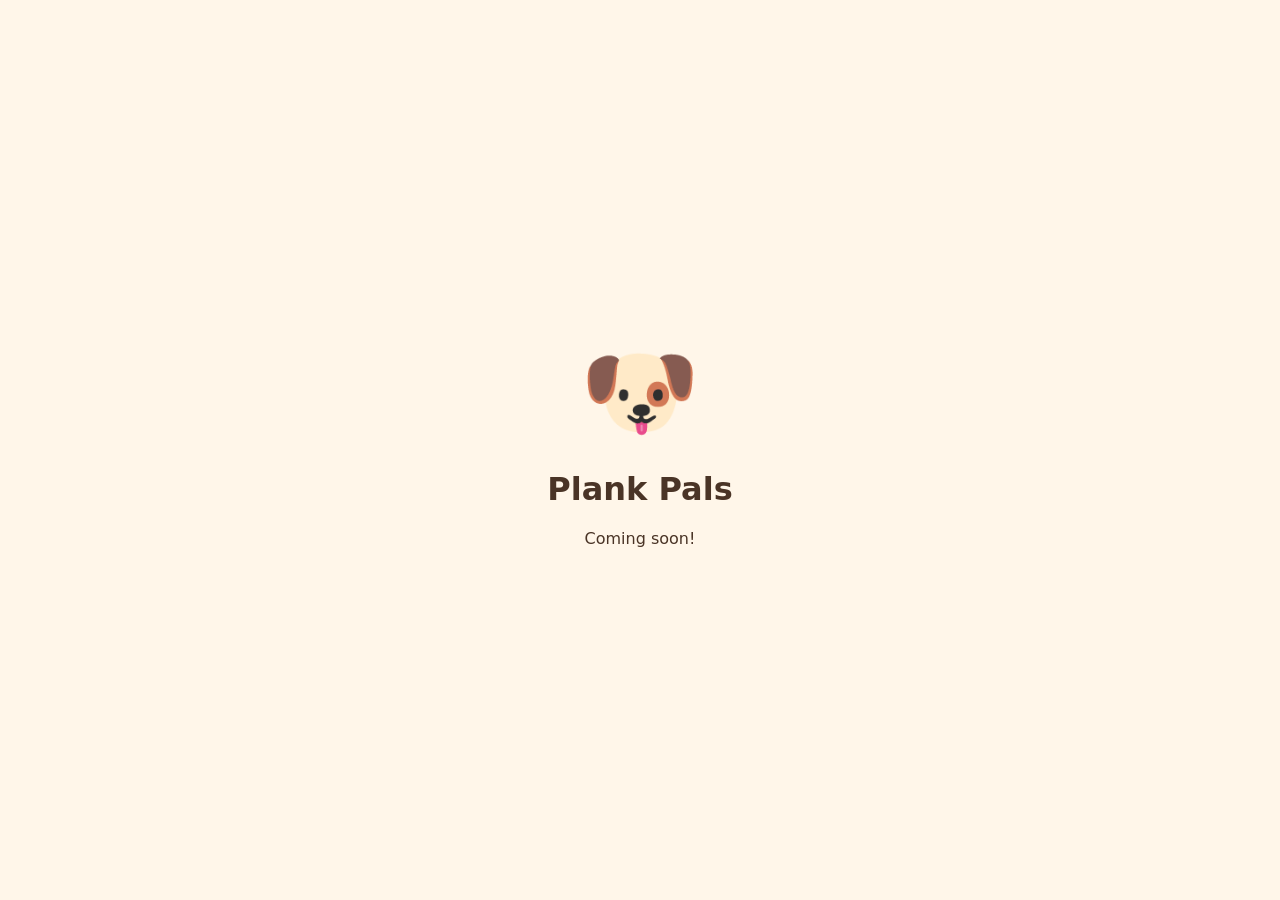
==== index.html @ 0abc4c68 "Initial scaffold: brief, placeholder page, README Co-Authored-By: Claude Opus 5.5 <noreply@anthropic" ====
<!doctype html>
<html lang="en"><head><meta charset="utf-8"><meta name="viewport" content="width=device-width,initial-scale=1">
<title>Plank Pals</title>
<style>body{font-family:system-ui,sans-serif;display:grid;place-items:center;min-height:100vh;margin:0;background:#FFF6E9;color:#4A3426;text-align:center}</style>
</head><body><div><div style="font-size:96px">🐶</div><h1>Plank Pals</h1><p>Coming soon!</p></div></body></html>
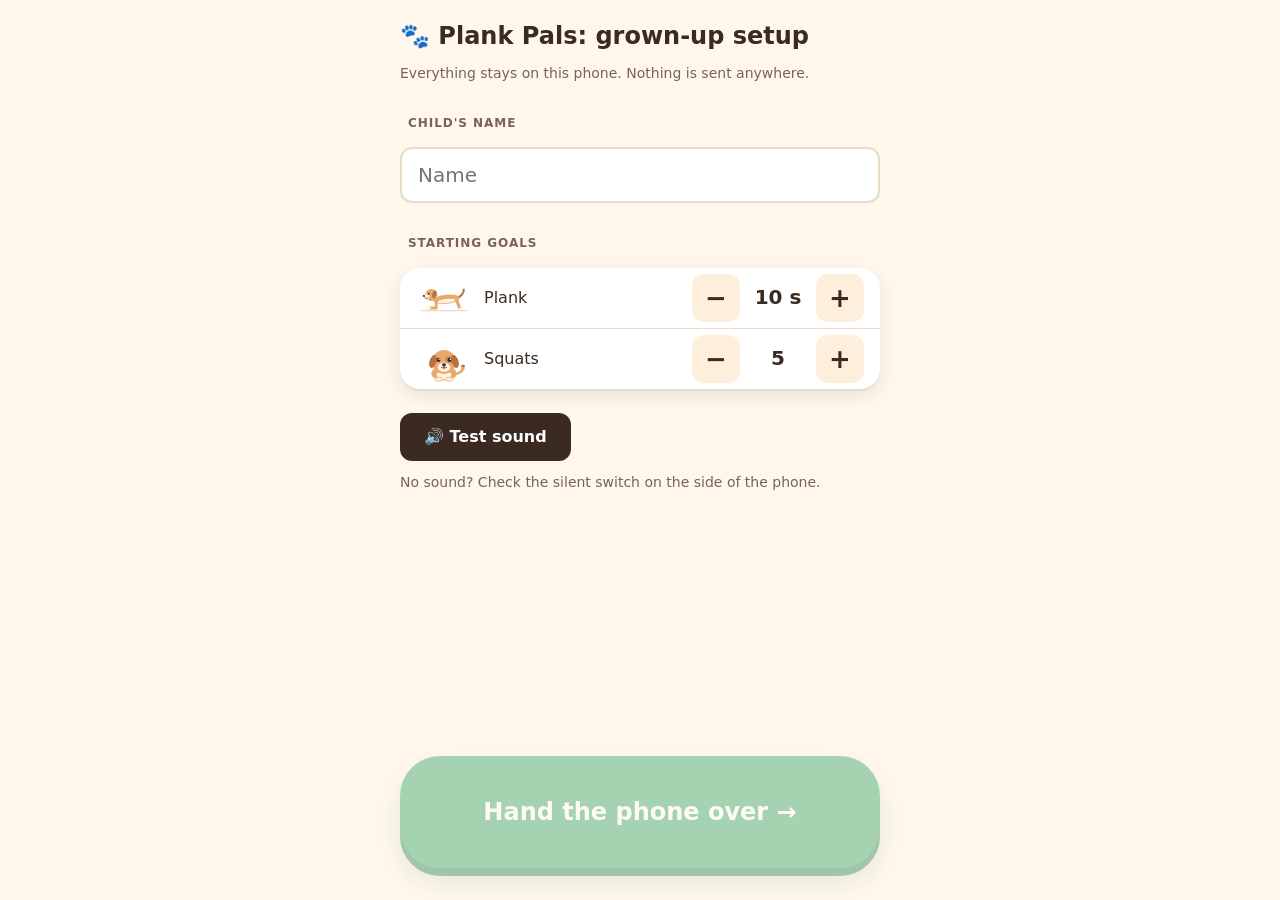
==== commit 695645ca: "Build Plank Pals v1.1.0: plank + squats PWA (M0–M20) - Pure logic (dates, stopwatch, cues, goals, st" ====
--- a/index.html
+++ b/index.html
@@ -1,5 +1,362 @@
 <!doctype html>
-<html lang="en"><head><meta charset="utf-8"><meta name="viewport" content="width=device-width,initial-scale=1">
-<title>Plank Pals</title>
-<style>body{font-family:system-ui,sans-serif;display:grid;place-items:center;min-height:100vh;margin:0;background:#FFF6E9;color:#4A3426;text-align:center}</style>
-</head><body><div><div style="font-size:96px">🐶</div><h1>Plank Pals</h1><p>Coming soon!</p></div></body></html>
+<html lang="en">
+<head>
+  <meta charset="utf-8">
+  <meta name="viewport" content="width=device-width, initial-scale=1, viewport-fit=cover, user-scalable=no">
+  <meta name="color-scheme" content="light">
+  <meta name="theme-color" content="#FFF7EC">
+  <meta name="apple-mobile-web-app-capable" content="yes">
+  <meta name="mobile-web-app-capable" content="yes">
+  <meta name="apple-mobile-web-app-status-bar-style" content="default">
+  <meta name="apple-mobile-web-app-title" content="Plank Pals">
+  <meta name="format-detection" content="telephone=no">
+  <title>Plank Pals</title>
+  <link rel="manifest" href="manifest.webmanifest">
+  <link rel="apple-touch-icon" href="icons/apple-touch-icon.png">
+  <link rel="icon" type="image/png" href="icons/icon-192.png">
+  <link rel="stylesheet" href="css/app.css">
+  <script type="module" src="js/main.js"></script>
+</head>
+<body>
+  <div id="splash"><span>🐾</span></div>
+
+  <!-- ============ SETUP (grown-up, first launch) ============ -->
+  <section id="screen-setup" class="screen screen--scroll parent-style" hidden>
+    <div class="setup">
+      <h1>🐾 Plank Pals: grown-up setup</h1>
+      <p class="hint">Everything stays on this phone. Nothing is sent anywhere.</p>
+      <label class="pc-label" for="setup-name">Child's name</label>
+      <input id="setup-name" class="text-input" maxlength="20" placeholder="Name" autocomplete="off" autocapitalize="words" spellcheck="false">
+      <span class="pc-label">Starting goals</span>
+      <div class="pc-group">
+        <div class="pc-row"><span class="row-pic" data-pic="plank"></span><span class="grow">Plank</span>
+          <div class="stepper" id="setup-plank"><button type="button" data-step="-1" aria-label="Less">−</button><output></output><button type="button" data-step="1" aria-label="More">+</button></div></div>
+        <div class="pc-row"><span class="row-pic" data-pic="squat"></span><span class="grow">Squats</span>
+          <div class="stepper" id="setup-squat"><button type="button" data-step="-1" aria-label="Less">−</button><output></output><button type="button" data-step="1" aria-label="More">+</button></div></div>
+      </div>
+      <div class="sound-row">
+        <button type="button" class="btn btn-parent" id="setup-test">🔊 Test sound</button>
+        <span class="hint">No sound? Check the silent switch on the side of the phone.</span>
+      </div>
+      <div class="spacer"></div>
+      <button type="button" class="btn btn-big" id="setup-go" disabled><span class="btn-text" id="setup-go-text">Hand the phone over →</span></button>
+    </div>
+  </section>
+
+  <!-- ============ MEET PUP ============ -->
+  <section id="screen-meet" class="screen" hidden>
+    <div class="meet-basket" id="meet-basket-phase">
+      <div class="meet-top"><div class="bubble bubble-free" id="meet-bubble" hidden></div></div>
+      <div class="basket-stage is-wiggling" id="meet-basket" role="button" aria-label="Open the basket">
+        <svg class="basket basket-back" viewBox="0 0 200 160" overflow="visible">
+          <path d="M50 66 Q100 -12 150 66" fill="none" stroke="#8A5A2B" stroke-width="8" stroke-linecap="round"/>
+          <ellipse cx="100" cy="70" rx="76" ry="12" fill="#6E4623"/>
+        </svg>
+        <div class="basket-pup pup-wrap" id="meet-basket-pup" style="--pup-size:180px"></div>
+        <svg class="basket basket-front" viewBox="0 0 200 160" overflow="visible">
+          <path d="M28 72 L172 72 L154 150 Q100 160 46 150 Z" fill="#C98B4E" stroke="#8A5A2B" stroke-width="4" stroke-linejoin="round"/>
+          <path d="M36 96 H164 M42 120 H158" stroke="#A86F38" stroke-width="5" stroke-linecap="round"/>
+          <path d="M60 76 V148 M85 76 V152 M115 76 V152 M140 76 V148" stroke="#A86F38" stroke-width="3" opacity=".6"/>
+          <rect x="20" y="62" width="160" height="16" rx="8" fill="#B8733F"/>
+          <g class="basket-blanket">
+            <path d="M30 66 Q58 30 100 46 Q142 28 170 66 Z" fill="#FF9AA2"/>
+            <circle cx="70" cy="52" r="4" fill="#fff"/><circle cx="100" cy="44" r="4" fill="#fff"/>
+            <circle cx="132" cy="50" r="4" fill="#fff"/><circle cx="116" cy="60" r="4" fill="#fff"/>
+            <circle cx="84" cy="61" r="4" fill="#fff"/>
+          </g>
+        </svg>
+      </div>
+    </div>
+    <div class="meet-names" id="meet-names-phase" hidden>
+      <div class="pup-wrap" id="meet-pup" data-bubble style="--pup-size:170px; margin-top:28px"></div>
+      <div class="name-grid" id="meet-grid"></div>
+      <button type="button" class="btn btn-big" id="meet-ok" aria-label="Yes">✅</button>
+      <button type="button" class="link-btn" id="meet-type">✏️ Grown-up: type a name</button>
+      <div class="meet-type" id="meet-type-row" hidden>
+        <input class="text-input" id="meet-type-input" maxlength="12" placeholder="Pet name" autocomplete="off" spellcheck="false">
+        <button type="button" class="btn btn-parent" id="meet-type-ok">OK</button>
+      </div>
+    </div>
+  </section>
+
+  <!-- ============ HOME ============ -->
+  <section id="screen-home" class="screen" hidden>
+    <div class="topbar home-top">
+      <div class="paws" id="home-paws"></div>
+      <button type="button" class="btn btn-lock" id="home-lock" aria-label="Grown-ups">🔒</button>
+    </div>
+    <div class="home-pup-area">
+      <div class="pup-wrap" id="home-pup" data-bubble style="--pup-size:200px" role="button" aria-label="Pup"></div>
+      <div class="bowl-wrap home-bowl"><div class="bowl" id="home-bowl"><div class="bowl-fill"></div></div><span class="bowl-bone">🦴</span></div>
+    </div>
+    <div class="pet-name" id="home-petname"></div>
+    <div class="spacer"></div>
+    <div class="ex-row">
+      <button type="button" class="btn btn-ex btn-ex--plank" id="home-plank">
+        <span class="ex-badge"></span>
+        <span class="ex-pic pup-wrap fixed-size" style="--pup-size:130px"></span>
+        Plank <span class="ex-goal" id="home-plank-goal"></span>
+      </button>
+      <button type="button" class="btn btn-ex btn-ex--squat" id="home-squat">
+        <span class="ex-badge"></span>
+        <span class="ex-pic pup-wrap fixed-size" style="--pup-size:96px"></span>
+        Squats <span class="ex-goal" id="home-squat-goal"></span>
+      </button>
+    </div>
+    <div class="tile-row">
+      <button type="button" class="btn btn-tile" id="home-book"><span class="emoji">📖</span>Stickers</button>
+      <button type="button" class="btn btn-tile" id="home-progress"><span class="emoji">🏆</span>Progress</button>
+    </div>
+  </section>
+
+  <!-- ============ PLANK ============ -->
+  <section id="screen-plank" class="screen ex" hidden>
+    <div class="topbar">
+      <button type="button" class="btn btn-icon" data-own-tap data-act="home" aria-label="Home">🏠</button>
+      <button type="button" class="btn btn-icon" data-own-tap data-act="tip" aria-label="How to">❓</button>
+    </div>
+    <div class="phase" data-phase="countdown">
+      <div class="tip-card" data-tip hidden><div class="emoji"></div><div class="text"></div><div class="tip-dots"></div><div class="side"></div></div>
+      <div class="get-ready" data-getready>Get ready!</div>
+      <div class="countdown" data-countdown></div>
+      <div class="pup-wrap" data-pup-cd data-bubble style="--pup-size:170px"></div>
+    </div>
+    <div class="phase" data-phase="running" hidden>
+      <div class="ring-wrap" style="--size:300px; --stroke:22">
+        <svg class="ring" viewBox="0 0 300 300" aria-hidden="true">
+          <circle class="ring-track" cx="150" cy="150" r="138"/>
+          <circle class="ring-fill" cx="150" cy="150" r="138"/>
+          <circle class="ring-sparkle" cx="150" cy="150" r="148"/>
+        </svg>
+        <span class="ring-bone">🦴</span>
+        <span class="record-cup">🏆</span>
+        <div class="ring-center"><div class="timer" data-timer>0</div></div>
+      </div>
+      <div class="pup-wrap plank-run-pup" data-pup-run data-bubble style="--pup-size:230px; margin-top:28px"></div>
+      <div class="spacer"></div>
+      <div class="stop-hint">✋</div>
+    </div>
+    <div class="phase" data-phase="ready" hidden>
+      <div class="spacer"></div>
+      <div class="pup-wrap" data-pup-ready data-bubble style="--pup-size:200px"></div>
+      <div class="spacer"></div>
+      <button type="button" class="btn btn-big ready-go ex-plank" data-own-tap data-act="go" aria-label="Go">🐾</button>
+    </div>
+    <div class="phase" data-phase="falseStart" hidden>
+      <div class="spacer"></div>
+      <div class="pup-wrap" data-pup-false data-bubble style="--pup-size:180px"></div>
+      <div class="spacer"></div>
+      <div class="early-row">
+        <button type="button" class="btn btn-big btn-big--soft" data-own-tap data-act="retry" aria-label="Try again">🔁</button>
+        <button type="button" class="btn btn-big" data-own-tap data-act="count" aria-label="Count it">✅</button>
+      </div>
+    </div>
+  </section>
+
+  <!-- ============ SQUATS ============ -->
+  <section id="screen-squats" class="screen ex" hidden>
+    <div class="topbar">
+      <button type="button" class="btn btn-icon" data-own-tap data-act="home" aria-label="Home">🏠</button>
+      <button type="button" class="btn btn-icon" data-own-tap data-act="tip" aria-label="How to">❓</button>
+      <button type="button" class="btn btn-icon" data-own-tap data-act="redo" aria-label="Redo" hidden>🔁</button>
+    </div>
+    <div class="phase" data-phase="countdown">
+      <div class="tip-card" data-tip hidden><div class="emoji"></div><div class="text"></div><div class="tip-dots"></div><div class="side"></div></div>
+      <div class="get-ready" data-getready>Get ready!</div>
+      <div class="countdown" data-countdown></div>
+      <div class="pup-wrap" data-pup-cd data-bubble style="--pup-size:170px"></div>
+    </div>
+    <div class="phase" data-phase="running" hidden>
+      <div class="ring-wrap" style="--size:220px; --stroke:20">
+        <svg class="ring" viewBox="0 0 220 220" aria-hidden="true">
+          <circle class="ring-track" cx="110" cy="110" r="100"/>
+          <circle class="ring-fill" cx="110" cy="110" r="100"/>
+          <circle class="ring-sparkle" cx="110" cy="110" r="110"/>
+        </svg>
+        <span class="ring-bone">🦴</span>
+        <span class="record-cup">🏆</span>
+        <div class="ring-center"><div class="count" data-count>0</div></div>
+      </div>
+      <div class="spacer"></div>
+      <div class="pup-wrap squat-pup" data-pup-run style="--pup-size:340px"></div>
+      <div class="floor-shadow" data-shadow></div>
+      <div class="spacer"></div>
+    </div>
+    <div class="phase" data-phase="ready" hidden>
+      <div class="spacer"></div>
+      <div class="pup-wrap" data-pup-ready data-bubble style="--pup-size:200px"></div>
+      <div class="spacer"></div>
+      <button type="button" class="btn btn-big ready-go ex-squat" data-own-tap data-act="go" aria-label="Go">🐾</button>
+    </div>
+    <div class="phase" data-phase="countCheck" hidden>
+      <div class="pup-wrap" data-pup-check data-bubble style="--pup-size:170px; margin-top:80px"></div>
+      <div class="count-check-row">
+        <button type="button" class="btn btn-icon btn-icon--xl" data-own-tap data-act="minus" aria-label="One less">−</button>
+        <div class="count" data-check-count>0</div>
+        <button type="button" class="btn btn-icon btn-icon--xl" data-own-tap data-act="plus" aria-label="One more">+</button>
+      </div>
+      <div class="spacer"></div>
+      <button type="button" class="btn btn-big" data-own-tap data-act="ok" aria-label="Yes">✅</button>
+    </div>
+  </section>
+
+  <!-- ============ CELEBRATE ============ -->
+  <section id="screen-celebrate" class="screen" hidden>
+    <div class="cel-result" id="cel-result"></div>
+    <div class="pup-wrap cel-pup" id="cel-pup" data-bubble style="--pup-size:170px"></div>
+    <div class="bowl-wrap cel-bowl" id="cel-bowl-wrap"><div class="bowl bowl--big" id="cel-bowl"><div class="bowl-fill"></div></div><span class="bowl-bone">🦴</span></div>
+    <div class="cel-reward" id="cel-reward"></div>
+    <div class="cel-note" id="cel-note"></div>
+    <div class="spacer"></div>
+    <div class="cel-actions" id="cel-actions"></div>
+  </section>
+
+  <!-- ============ STICKER BOOK ============ -->
+  <section id="screen-stickers" class="screen" hidden>
+    <div class="topbar">
+      <button type="button" class="btn btn-icon" id="book-home" aria-label="Home">🏠</button>
+      <div class="page-chip"><span class="e" id="book-page-emoji"></span><span class="page-dots" id="book-dots"></span></div>
+      <div class="book-chips" id="book-chips"></div>
+    </div>
+    <div id="book-page"></div>
+    <div class="spacer"></div>
+    <div class="book-nav">
+      <button type="button" class="btn btn-icon" id="book-prev" aria-label="Back">◀</button>
+      <span class="count-label" id="book-count"></span>
+      <button type="button" class="btn btn-icon" id="book-next" aria-label="Next">▶</button>
+    </div>
+    <div class="prize-strip" id="book-prize" hidden></div>
+  </section>
+
+  <!-- ============ PROGRESS ============ -->
+  <section id="screen-progress" class="screen screen--scroll" hidden>
+    <div class="topbar">
+      <button type="button" class="btn btn-icon" id="prog-home" aria-label="Home">🏠</button>
+      <span style="font-size:40px">🏆</span>
+      <span style="width:64px"></span>
+    </div>
+    <div class="card-box path-card" id="prog-path"></div>
+    <div class="card-box" id="prog-cal"></div>
+    <div class="trophies" id="prog-trophies"></div>
+    <div style="height:24px"></div>
+  </section>
+
+  <!-- ============ PARENT CORNER ============ -->
+  <section id="screen-parent" class="screen screen--scroll parent-style" hidden>
+    <div class="topbar">
+      <button type="button" class="btn btn-icon" id="pc-home" aria-label="Home">🏠</button>
+      <span class="pc-title">Parent Corner</span>
+    </div>
+    <div id="pc-body"></div>
+  </section>
+
+  <div id="gate" class="overlay" hidden></div>
+  <div id="banner" class="banner" role="status" hidden></div>
+
+  <template id="pup-tpl">
+<svg class="pup" data-stage="1" data-mood="idle" viewBox="0 0 200 200" overflow="visible"
+     xmlns="http://www.w3.org/2000/svg" role="img" aria-label="Pup">
+  <g class="pup-root">
+    <path class="acc acc-cape" d="M62 124 Q34 170 44 196 L156 196 Q166 170 138 124 Z"
+          fill="#E5484D" stroke="#FFC83D" stroke-width="4" stroke-linejoin="round"/>
+    <g class="pup-body">
+      <g class="pup-tail">
+        <path d="M140 156 Q176 146 172 112" fill="none" stroke="#E8A96B" stroke-width="13" stroke-linecap="round"/>
+        <circle cx="172" cy="112" r="7" fill="#B8733F"/>
+      </g>
+      <ellipse cx="100" cy="152" rx="48" ry="38" fill="#E8A96B"/>
+      <ellipse cx="100" cy="160" rx="28" ry="24" fill="#FFF3E0"/>
+    </g>
+    <g class="pup-paws">
+      <ellipse cx="78" cy="184" rx="15" ry="9" fill="#FFF3E0" stroke="#E8A96B" stroke-width="3"/>
+      <g class="pup-paw-r">
+        <ellipse cx="122" cy="184" rx="15" ry="9" fill="#FFF3E0" stroke="#E8A96B" stroke-width="3"/>
+      </g>
+      <g class="acc acc-sneakers">
+        <ellipse cx="78" cy="183" rx="17" ry="10" fill="#5EC8F2"/>
+        <rect x="61" y="187" width="34" height="6" rx="3" fill="#fff"/>
+        <path d="M71 180 H85" stroke="#fff" stroke-width="2.5" stroke-linecap="round"/>
+        <ellipse cx="122" cy="183" rx="17" ry="10" fill="#5EC8F2"/>
+        <rect x="105" y="187" width="34" height="6" rx="3" fill="#fff"/>
+        <path d="M115 180 H129" stroke="#fff" stroke-width="2.5" stroke-linecap="round"/>
+      </g>
+    </g>
+    <g class="pup-head">
+      <circle cx="100" cy="88" r="50" fill="#E8A96B"/>
+      <ellipse cx="121" cy="78" rx="15" ry="14" fill="#D08A50"/>
+      <g class="pup-eyes-size">
+        <g class="pup-eyes">
+          <circle cx="80"  cy="80" r="7.5" fill="#3B2A20"/>
+          <circle cx="120" cy="80" r="7.5" fill="#3B2A20"/>
+          <circle cx="82.5"  cy="77.5" r="2.6" fill="#fff"/>
+          <circle cx="122.5" cy="77.5" r="2.6" fill="#fff"/>
+        </g>
+      </g>
+      <g class="pup-eyes-happy" fill="none" stroke="#3B2A20" stroke-width="4.5" stroke-linecap="round">
+        <path d="M72 83 Q80 73 88 83"/><path d="M112 83 Q120 73 128 83"/>
+      </g>
+      <g class="pup-eyes-sleepy" fill="none" stroke="#3B2A20" stroke-width="4" stroke-linecap="round">
+        <path d="M72 80 Q80 87 88 80"/><path d="M112 80 Q120 87 128 80"/>
+      </g>
+      <ellipse cx="100" cy="110" rx="26" ry="19" fill="#FFF3E0"/>
+      <circle cx="70"  cy="104" r="7" fill="#FF9AA2" opacity=".55"/>
+      <circle cx="130" cy="104" r="7" fill="#FF9AA2" opacity=".55"/>
+      <path class="pup-tongue" d="M94 112 Q100 125 106 112 Z" fill="#FF7A8A"/>
+      <ellipse cx="100" cy="100" rx="8.5" ry="6" fill="#3B2A20"/>
+      <circle cx="97" cy="98" r="2" fill="#fff" opacity=".7"/>
+      <path d="M100 106 V110 M100 110 Q94 116 89 111 M100 110 Q106 116 111 111"
+            fill="none" stroke="#3B2A20" stroke-width="3" stroke-linecap="round"/>
+      <g class="acc acc-headband">
+        <path d="M56 66 Q100 30 144 66" fill="none" stroke="#5EC8F2" stroke-width="11" stroke-linecap="round"/>
+        <path d="M60 64 Q100 33 140 64" fill="none" stroke="#fff" stroke-width="3" stroke-linecap="round" opacity=".9"/>
+      </g>
+      <ellipse cx="54"  cy="86" rx="14" ry="28" fill="#B8733F" transform="rotate(18 54 86)"/>
+      <ellipse cx="146" cy="86" rx="14" ry="28" fill="#B8733F" transform="rotate(-18 146 86)"/>
+    </g>
+    <g class="pup-neck">
+      <g class="acc acc-bandana">
+        <path d="M64 130 Q100 142 136 130 L100 170 Z" fill="#E5484D" stroke-linejoin="round"/>
+        <circle cx="86" cy="140" r="3" fill="#fff"/><circle cx="112" cy="141" r="3" fill="#fff"/>
+        <circle cx="100" cy="156" r="3" fill="#fff"/>
+      </g>
+      <g class="acc acc-collar">
+        <rect x="64" y="128" width="72" height="10" rx="5" fill="#2FA3D1"/>
+        <polygon class="acc-tag" fill="#FFC83D" stroke="#E0A200" stroke-width="1.5" stroke-linejoin="round"
+          points="100,139 102.2,144.4 108,144.6 103.5,148.3 104.9,154 100,150.8 95.1,154 96.5,148.3 92,144.6 97.8,144.4"/>
+      </g>
+      <g class="acc acc-medal">
+        <path d="M84 132 L96 132 L104 156 L94 156 Z" fill="#5EC8F2"/>
+        <path d="M116 132 L104 132 L96 156 L106 156 Z" fill="#2FA3D1"/>
+        <circle cx="100" cy="165" r="13" fill="#FFC83D" stroke="#E0A200" stroke-width="3"/>
+        <polygon fill="#fff" points="100,158 101.8,162.6 106.7,162.8 102.9,165.9 104.1,170.7 100,168 95.9,170.7 97.1,165.9 93.3,162.8 98.2,162.6"/>
+      </g>
+    </g>
+  </g>
+</svg>
+  </template>
+
+  <template id="pup-plank-tpl">
+<svg class="pup pup-plank" data-stage="1" data-mood="plank" viewBox="0 0 160 100" overflow="visible"
+     xmlns="http://www.w3.org/2000/svg" role="img" aria-label="Pup doing a plank">
+  <g class="pp-root">
+    <g class="pp-tail"><path d="M126 50 Q146 38 146 22" fill="none" stroke="#B8733F" stroke-width="7" stroke-linecap="round"/></g>
+    <path d="M122 56 L132 84" stroke="#E8A96B" stroke-width="11" stroke-linecap="round"/>
+    <ellipse cx="136" cy="87" rx="9" ry="4.5" fill="#FFF3E0"/>
+    <ellipse cx="88" cy="54" rx="44" ry="15" fill="#E8A96B" transform="rotate(-6 88 54)"/>
+    <ellipse cx="88" cy="60" rx="30" ry="7"  fill="#FFF3E0" transform="rotate(-6 88 60)"/>
+    <path d="M54 60 L54 80 M54 83 L32 83" stroke="#E8A96B" stroke-width="10" stroke-linecap="round" fill="none"/>
+    <ellipse cx="28" cy="84" rx="8" ry="4.5" fill="#FFF3E0"/>
+    <circle cx="38" cy="40" r="20" fill="#E8A96B"/>
+    <ellipse cx="22" cy="46" rx="11" ry="8" fill="#FFF3E0"/>
+    <ellipse cx="13" cy="43" rx="4" ry="3" fill="#3B2A20"/>
+    <circle cx="30" cy="36" r="3.4" fill="#3B2A20"/><circle cx="31.2" cy="34.8" r="1.1" fill="#fff"/>
+    <circle cx="33" cy="48" r="4" fill="#FF9AA2" opacity=".55"/>
+    <path d="M16 50 Q21 53 26 50" fill="none" stroke="#3B2A20" stroke-width="2" stroke-linecap="round"/>
+    <ellipse cx="48" cy="38" rx="7" ry="13" fill="#B8733F" transform="rotate(15 48 38)"/>
+  </g>
+  <path d="M4 92 H156" stroke="#EADBC8" stroke-width="4" stroke-linecap="round"/>
+</svg>
+  </template>
+  <noscript>This app needs JavaScript.</noscript>
+</body>
+</html>
--- a/css/app.css
+++ b/css/app.css
@@ -0,0 +1,763 @@
+/* Plank Pals — styles. Tokens and components from docs/01-design.md. Light mode only. */
+:root {
+  color-scheme: light;
+
+  /* ---------- Surfaces & text ---------- */
+  --bg:            #FFF7EC;
+  --bg-sunny:      #FFF0B3;
+  --surface:       #FFFFFF;
+  --surface-2:     #FDEFDC;
+  --line:          #EADBC8;
+  --ink:           #3B2A20;
+  --ink-soft:      #7A6353;
+  --ink-faint:     #B3A091;
+  --night:         #2A211C;
+
+  /* ---------- Exercise colours ---------- */
+  --plank:         #1F9D5B;
+  --plank-dark:    #177A46;
+  --plank-light:   #D4F5C9;
+  --squat:         #8A4FC7;
+  --squat-dark:    #6B3799;
+  --squat-light:   #E8D9FF;
+  --go:            #1F9D5B;
+  --go-dark:       #177A46;
+
+  /* ---------- Exercise screen background states ---------- */
+  --ex-bg-run:     #DDF2FC;
+  --ex-bg-goal:    #D4F5C9;
+  --ex-bg-record:  #FFE9A8;
+
+  /* ---------- Accents ---------- */
+  --sun:           #FFC83D;
+  --sun-dark:      #E0A200;
+  --sky:           #5EC8F2;
+  --sky-dark:      #2FA3D1;
+  --pink:          #FF9AA2;
+  --empty:         #E6DFD6;
+  --empty-line:    #CFC5B8;
+
+  /* ---------- Pup ---------- */
+  --pup-fur:       #E8A96B;
+  --pup-fur-dark:  #B8733F;
+  --pup-spot:      #D08A50;
+  --pup-cream:     #FFF3E0;
+  --pup-ink:       #3B2A20;
+  --pup-cheek:     #FF9AA2;
+  --pup-tongue:    #FF7A8A;
+
+  /* ---------- Sticker page backgrounds ---------- */
+  --st-garden:  #D4F5C9;
+  --st-ocean:   #CDEFFF;
+  --st-yummy:   #FFD6DA;
+  --st-sky:     #2B3A67;
+  --st-jungle:  #FFE0C2;
+  --st-sparkle: #E8D9FF;
+
+  /* ---------- Typography ---------- */
+  --font: ui-rounded, "SF Pro Rounded", "Arial Rounded MT Bold", "Nunito", system-ui, -apple-system, "Segoe UI", sans-serif;
+  --fs-12: 12px;  --fs-14: 14px;  --fs-16: 16px;
+  --fs-20: 20px;
+  --fs-24: 24px;
+  --fs-32: 32px;
+  --fs-44: 44px;
+  --fs-64: 64px;
+  --fs-timer: 128px;
+  --fs-count: 160px;
+  --fs-countdown: 200px;
+  --fw-regular: 500; --fw-bold: 700; --fw-heavy: 800;
+  --lh-body: 1.35;
+
+  /* ---------- Spacing ---------- */
+  --sp-1: 4px; --sp-2: 8px; --sp-3: 12px; --sp-4: 16px; --sp-5: 24px; --sp-6: 32px; --sp-7: 48px; --sp-8: 64px;
+
+  /* ---------- Sizes ---------- */
+  --tap-min: 64px;
+  --tap-parent: 44px;
+  --content-w: 343px;
+
+  /* ---------- Radii ---------- */
+  --r-sm: 12px; --r-md: 20px; --r-lg: 28px; --r-xl: 40px; --r-pill: 999px;
+
+  /* ---------- Shadows ---------- */
+  --sh-card:    0 2px 0 rgba(59,42,32,.06), 0 6px 16px rgba(59,42,32,.10);
+  --sh-float:   0 10px 30px rgba(59,42,32,.18);
+  --sh-sticker: 0 2px 0 rgba(59,42,32,.10), 0 6px 12px rgba(59,42,32,.22);
+  --sh-plank:   0 8px 0 #177A46, 0 14px 24px rgba(23,122,70,.28);
+  --sh-squat:   0 8px 0 #6B3799, 0 14px 24px rgba(107,55,153,.28);
+  --sh-go:      0 8px 0 #177A46, 0 14px 24px rgba(23,122,70,.28);
+
+  /* ---------- Motion ---------- */
+  --dur-press: 120ms; --dur-fast: 180ms; --dur-base: 280ms; --dur-slow: 450ms; --dur-hero: 700ms;
+  --ease-out:    cubic-bezier(.2, .8, .2, 1);
+  --ease-in-out: cubic-bezier(.45, 0, .55, 1);
+  --ease-bounce: cubic-bezier(.34, 1.56, .64, 1);
+  --beat: 2.5s;
+
+  /* ---------- Safe areas ---------- */
+  --safe-top:    env(safe-area-inset-top, 0px);
+  --safe-bottom: env(safe-area-inset-bottom, 0px);
+  --safe-left:   env(safe-area-inset-left, 0px);
+  --safe-right:  env(safe-area-inset-right, 0px);
+}
+
+/* ================= Base & shell ================= */
+[hidden] { display: none !important; }
+*, *::before, *::after { box-sizing: border-box; }
+html, body { height: 100%; margin: 0; }
+body {
+  background: var(--bg); color: var(--ink);
+  font-family: var(--font); font-weight: var(--fw-regular); line-height: var(--lh-body);
+  -webkit-text-size-adjust: 100%;
+  -webkit-tap-highlight-color: transparent;
+  -webkit-user-select: none; user-select: none; -webkit-touch-callout: none;
+  overscroll-behavior: none; touch-action: manipulation;
+}
+input, textarea, select { -webkit-user-select: text; user-select: text; font-size: 16px; font-family: inherit; }
+button { font-family: inherit; color: inherit; }
+
+.screen {
+  position: fixed; inset: 0;
+  display: flex; flex-direction: column; align-items: center;
+  padding: calc(var(--safe-top) + var(--sp-2)) calc(var(--safe-right) + var(--sp-4))
+           calc(var(--safe-bottom) + var(--sp-4)) calc(var(--safe-left) + var(--sp-4));
+  overflow: hidden;
+  min-height: 100vh; min-height: 100dvh;
+  transition: background-color var(--dur-slow) var(--ease-out);
+}
+.screen > * { width: 100%; max-width: 480px; flex-shrink: 0; }
+.screen > .spacer { flex: 1 1 auto; flex-shrink: 1; min-height: 0; }
+.screen--scroll { overflow-y: auto; -webkit-overflow-scrolling: touch; }
+.topbar { display: flex; align-items: center; justify-content: space-between; height: 64px; flex: none; gap: var(--sp-2); }
+.spacer { flex: 1 1 auto; }
+.tnum { font-variant-numeric: tabular-nums; }
+#screen-plank, #screen-squats { touch-action: none; }
+
+/* ================= Buttons ================= */
+.btn {
+  appearance: none; border: 0; margin: 0; font: inherit; font-weight: var(--fw-heavy); color: #fff;
+  display: flex; align-items: center; justify-content: center; gap: var(--sp-3);
+  min-width: var(--tap-min); min-height: var(--tap-min); border-radius: var(--r-lg); cursor: pointer;
+  transition: transform var(--dur-press) var(--ease-out), box-shadow var(--dur-press) var(--ease-out), opacity var(--dur-fast);
+  -webkit-tap-highlight-color: transparent;
+}
+.btn:active { transform: translateY(6px); }
+.btn[disabled] { opacity: .4; pointer-events: none; }
+
+.btn-ex { flex: 1; height: 200px; flex-direction: column; gap: 4px; position: relative;
+          font-size: var(--fs-24); border-radius: var(--r-xl); padding: 8px 6px; }
+.btn-ex--plank { background: var(--plank); box-shadow: var(--sh-plank); }
+.btn-ex--squat { background: var(--squat); box-shadow: var(--sh-squat); }
+.btn-ex--plank:active { box-shadow: 0 2px 0 var(--plank-dark); }
+.btn-ex--squat:active { box-shadow: 0 2px 0 var(--squat-dark); }
+.btn-ex .ex-pic { width: 100%; max-width: 139px; height: 112px; border-radius: var(--r-lg);
+                  background: rgba(255,255,255,.22); display: grid; place-items: center; overflow: visible; }
+.btn-ex .ex-pic.pup-wrap { height: 112px; place-items: center; }
+.btn-ex .ex-goal { font-size: var(--fs-20); font-weight: var(--fw-bold); opacity: .95; }
+
+.btn-big { width: 100%; height: 112px; background: var(--go); box-shadow: var(--sh-go);
+           font-size: 56px; border-radius: var(--r-xl); }
+.btn-big:active { box-shadow: 0 2px 0 var(--go-dark); }
+.btn-big--soft { background: var(--surface); color: var(--ink); box-shadow: 0 8px 0 var(--line), var(--sh-card); }
+.btn-big--soft:active { box-shadow: 0 2px 0 var(--line); }
+.btn-big .btn-text { font-size: var(--fs-24); }
+
+.btn-tile { flex: 1; height: 88px; background: var(--surface); color: var(--ink);
+            box-shadow: 0 6px 0 var(--line), var(--sh-card); flex-direction: column; gap: 0;
+            font-size: var(--fs-20); font-weight: var(--fw-bold); }
+.btn-tile .emoji { font-size: 40px; line-height: 1; }
+
+.btn-icon { width: 64px; height: 64px; border-radius: 50%; background: var(--surface); color: var(--ink);
+            box-shadow: 0 4px 0 var(--line), var(--sh-card); font-size: 34px; padding: 0; }
+.btn-icon--xl { width: 96px; height: 96px; font-size: 56px; }
+.btn-icon[disabled] { opacity: .35; }
+.btn-icon.is-invisible { visibility: hidden; }
+
+.btn-lock { width: 44px; height: 44px; min-width: 44px; min-height: 44px; border-radius: 50%;
+            background: transparent; font-size: 22px; opacity: .4; box-shadow: none; }
+
+.btn-parent { min-height: 48px; padding: 0 var(--sp-5); border-radius: var(--r-sm);
+              background: var(--ink); color: #fff; font-size: var(--fs-16); font-weight: var(--fw-bold); }
+.btn-parent--ghost { background: var(--surface); color: var(--ink); box-shadow: inset 0 0 0 2px var(--line); }
+.btn-parent--danger { background: var(--surface); color: #8a3b12; box-shadow: inset 0 0 0 2px #e9c3a8; }
+.btn-parent.small { min-height: 40px; min-width: 40px; padding: 0 var(--sp-3); }
+.btn-parent:active { transform: translateY(2px); }
+
+.invite { animation: invite 2.4s var(--ease-in-out) infinite; }
+@keyframes invite { 0%,100% { transform: scale(1); } 50% { transform: scale(1.04); } }
+@keyframes pop { 0% { transform: scale(0); } 70% { transform: scale(1.15); } 100% { transform: scale(1); } }
+
+/* ================= Speech bubble ================= */
+.bubble { position: absolute; left: 50%; bottom: calc(var(--pup-size, 200px) * var(--stage-scale, 1) + 6px); translate: -50% 0;
+  max-width: 300px; width: max-content; padding: 10px 18px; border-radius: 24px;
+  background: #fff; box-shadow: var(--sh-float); color: var(--ink);
+  font-size: var(--fs-24); font-weight: var(--fw-bold); line-height: 1.2; text-align: center;
+  animation: bubble-in var(--dur-slow) var(--ease-bounce) both; z-index: 5; pointer-events: none; }
+.bubble::after { content: ""; position: absolute; left: 50%; bottom: -8px; width: 18px; height: 18px;
+  background: #fff; transform: translateX(-50%) rotate(45deg); border-radius: 3px; }
+.bubble.is-leaving { animation: bubble-out 200ms var(--ease-out) both; }
+@keyframes bubble-in  { from { transform: scale(.3); opacity: 0; } to { transform: scale(1); opacity: 1; } }
+@keyframes bubble-out { to { transform: scale(.8); opacity: 0; } }
+.bubble-free { position: relative; left: auto; bottom: auto; translate: none; margin: 0 auto; }
+
+/* ================= Pup ================= */
+.pup .acc { display: none; }
+.pup:is([data-stage="2"],[data-stage="3"],[data-stage="4"],[data-stage="5"],[data-stage="6"]) .acc-bandana,
+.pup:is([data-stage="3"],[data-stage="4"],[data-stage="5"],[data-stage="6"]) .acc-collar,
+.pup:is([data-stage="4"],[data-stage="5"],[data-stage="6"]) .acc-cape,
+.pup:is([data-stage="5"],[data-stage="6"]) .acc-headband,
+.pup:is([data-stage="5"],[data-stage="6"]) .acc-sneakers,
+.pup[data-stage="6"] .acc-medal { display: inline; }
+.pup[data-stage="6"] .acc-tag { display: none; }
+
+.pup .pup-eyes-size { transform-box: fill-box; transform-origin: center; }
+.pup[data-stage="1"] .pup-eyes-size { transform: scale(1.18); }
+
+.pup-wrap { --pup-size: 200px; position: relative; display: grid; place-items: end center; height: var(--pup-size); margin: 0 auto; }
+.pup { width: calc(var(--pup-size) * var(--pup-scale, 1)); height: auto; overflow: visible;
+       transition: width var(--dur-hero) var(--ease-bounce); display: block; }
+.pup[data-stage="1"] { --pup-scale: .58; }
+.pup[data-stage="2"] { --pup-scale: .68; }
+.pup[data-stage="3"] { --pup-scale: .78; }
+.pup[data-stage="4"] { --pup-scale: .87; }
+.pup[data-stage="5"] { --pup-scale: .94; }
+.pup[data-stage="6"] { --pup-scale: 1; }
+.pup-wrap.fixed-size .pup { --pup-scale: 1; }
+.pup-wrap.fixed-size { height: auto; }
+
+.pup .pup-root  { transform-box: view-box; transform-origin: 100px 192px; }
+.pup .pup-body, .pup .acc-cape { transform-box: view-box; transform-origin: 100px 190px; }
+.pup .pup-head  { transform-box: view-box; transform-origin: 100px 132px; }
+.pup .pup-neck  { transform-box: view-box; transform-origin: 100px 140px; }
+.pup .pup-tail  { transform-box: view-box; transform-origin: 140px 156px; }
+.pup .pup-paw-r { transform-box: view-box; transform-origin: 122px 184px; }
+.pup .pup-eyes  { transform-box: fill-box; transform-origin: center; }
+
+.pup .pup-eyes-happy, .pup .pup-eyes-sleepy, .pup .pup-tongue { display: none; }
+.pup:is([data-mood="cheer"],[data-mood="jump"],[data-mood^="trick-"]) .pup-eyes { display: none; }
+.pup:is([data-mood="cheer"],[data-mood="jump"],[data-mood^="trick-"]) :is(.pup-eyes-happy, .pup-tongue) { display: inline; }
+.pup:is([data-mood="squat"],[data-mood="pose-squat"]) .pup-tongue { display: inline; }
+.pup[data-mood="sleepy"] .pup-eyes { display: none; }
+.pup[data-mood="sleepy"] .pup-eyes-sleepy { display: inline; }
+.pup.is-tilt .pup-head { transform: rotate(-10deg); }
+
+.pup[data-mood="idle"] .pup-body { animation: pup-breathe 2.4s var(--ease-in-out) infinite; }
+.pup[data-mood="idle"] .pup-head { animation: pup-head-bob 2.4s var(--ease-in-out) infinite; }
+.pup[data-mood="idle"] .pup-tail { animation: pup-wag .9s var(--ease-in-out) infinite alternate; }
+.pup[data-mood="idle"] .pup-eyes { animation: pup-blink 4.2s linear infinite; }
+@keyframes pup-breathe  { 0%,100% { transform: scale(1,1); } 50% { transform: scale(1.02,1.04); } }
+@keyframes pup-head-bob { 0%,100% { transform: translateY(0); } 50% { transform: translateY(-2px); } }
+@keyframes pup-wag      { from { transform: rotate(-10deg); } to { transform: rotate(14deg); } }
+@keyframes pup-blink    { 0%,94%,100% { transform: scaleY(1); } 96% { transform: scaleY(.1); } }
+
+.pup[data-mood="cheer"] .pup-root { animation: pup-bounce .6s var(--ease-out) infinite alternate; }
+.pup[data-mood="cheer"] .pup-head { animation: pup-tilt 1.2s var(--ease-in-out) infinite; }
+.pup[data-mood="cheer"] .pup-tail { animation: pup-wag .22s linear infinite alternate; }
+@keyframes pup-bounce { from { transform: translateY(0) scale(1.03,.97); } to { transform: translateY(-10px) scale(.98,1.02); } }
+@keyframes pup-tilt   { 0%,100% { transform: rotate(-7deg); } 50% { transform: rotate(7deg); } }
+
+.pup[data-mood="jump"] .pup-root { animation: pup-jump .8s var(--ease-out) infinite; }
+.pup[data-mood="jump"] .pup-head { animation: pup-tilt .8s var(--ease-in-out) infinite; }
+.pup[data-mood="jump"] .pup-tail { animation: pup-wag .18s linear infinite alternate; }
+@keyframes pup-jump {
+  0%   { transform: translateY(0)     scale(1.10,.88); }
+  25%  { transform: translateY(-46px) scale(.94,1.08); }
+  50%  { transform: translateY(-58px) rotate(-4deg); }
+  75%  { transform: translateY(-20px) scale(.97,1.04); }
+  90%  { transform: translateY(0)     scale(1.12,.86); }
+  100% { transform: translateY(0)     scale(1,1); }
+}
+
+.pup[data-mood="sleepy"] .pup-body { animation: pup-breathe 3.6s var(--ease-in-out) infinite; }
+.pup[data-mood="sleepy"] .pup-head { animation: pup-doze 3.6s var(--ease-in-out) infinite; }
+@keyframes pup-doze { 0%,100% { transform: rotate(0) translateY(0); } 50% { transform: rotate(-5deg) translateY(3px); } }
+
+/* Squat-along: one cycle = one rep */
+.pup[data-mood="squat"] :is(.pup-body, .acc-cape) { animation: squat-body var(--beat) var(--ease-in-out) infinite; }
+.pup[data-mood="squat"] :is(.pup-head, .pup-neck) { animation: squat-head var(--beat) var(--ease-in-out) infinite; }
+.pup[data-mood="squat"] .pup-tail { animation: squat-tail var(--beat) linear infinite; }
+.pup[data-mood="squat"] .pup-eyes { animation: pup-blink 4.2s linear infinite; }
+.floor-shadow { height: 18px; margin: -10px auto 0; border-radius: 50%; width: 60%;
+  background: radial-gradient(ellipse, rgba(59,42,32,.18), transparent 70%); }
+.floor-shadow.is-squatting { animation: squat-shadow var(--beat) var(--ease-in-out) infinite; }
+@keyframes squat-body   { 0%,100% { transform: scale(1,1); }    44%,56% { transform: scale(1.1,.78); } }
+@keyframes squat-head   { 0%,100% { transform: translateY(0); } 44%,56% { transform: translateY(24px); } }
+@keyframes squat-shadow { 0%,100% { transform: scaleX(1); }     44%,56% { transform: scaleX(1.15); } }
+@keyframes squat-tail {
+  0%,80% { transform: rotate(0); } 84% { transform: rotate(18deg); } 88% { transform: rotate(-12deg); }
+  92% { transform: rotate(18deg); } 96% { transform: rotate(-8deg); } 100% { transform: rotate(0); } }
+.pup[data-mood="pose-squat"] :is(.pup-body, .acc-cape) { transform: scale(1.1,.78); }
+.pup[data-mood="pose-squat"] :is(.pup-head, .pup-neck) { transform: translateY(24px); }
+
+/* Tricks */
+.pup[data-mood="trick-wag"]  .pup-tail { animation: pup-wag .15s linear 8 alternate; }
+.pup[data-mood="trick-wag"]  .pup-root { animation: pup-bounce .3s var(--ease-out) 4 alternate; }
+.pup[data-mood="trick-sneeze"] .pup-head { animation: sneeze 1.1s var(--ease-out) both; }
+@keyframes sneeze { 0% { transform: none; } 45% { transform: rotate(-8deg) translateY(-6px) scale(1.04); }
+                    55% { transform: rotate(10deg) translateY(6px) scale(.96); } 70%,100% { transform: none; } }
+.pup[data-mood="trick-sit"] .pup-root { animation: sit 1.2s var(--ease-bounce) both; }
+@keyframes sit { 0%,100% { transform: none; } 30%,75% { transform: translateY(10px) scale(1.06,.9); } }
+.pup[data-mood="trick-highfive"] .pup-paw-r { animation: highfive 1.2s var(--ease-bounce) both; }
+.pup[data-mood="trick-highfive"] .pup-head  { animation: pup-tilt 1.2s var(--ease-in-out) both; }
+@keyframes highfive { 0%,100% { transform: none; } 30%,70% { transform: translate(18px,-78px) rotate(-25deg); } }
+.pup[data-mood="trick-spin"] .pup-root { animation: spin-fake .9s var(--ease-in-out) both; }
+@keyframes spin-fake { 0%,100% { transform: scaleX(1); } 25% { transform: scaleX(0); } 50% { transform: scaleX(-1); } 75% { transform: scaleX(0); } }
+.pup[data-mood="trick-jump"] .pup-root { animation: pup-jump .8s var(--ease-out) 2 both; }
+.pup[data-mood="trick-flip"] .pup-root { transform-origin: 100px 120px; animation: backflip 1.1s var(--ease-in-out) both; }
+@keyframes backflip { 0% { transform: none; } 15% { transform: translateY(6px) scale(1.08,.9); }
+  55% { transform: translateY(-80px) rotate(-360deg); } 85% { transform: translateY(0) rotate(-360deg) scale(1.08,.9); }
+  100% { transform: rotate(-360deg); } }
+
+/* Side-view plank Pup */
+.pup-plank .pp-root { transform-box: view-box; transform-origin: 88px 86px;
+  animation: pp-wobble 1.4s var(--ease-in-out) infinite; }
+.pup-plank .pp-tail { transform-box: view-box; transform-origin: 126px 50px;
+  animation: pup-wag .5s var(--ease-in-out) infinite alternate; }
+@keyframes pp-wobble { 0%,100% { transform: rotate(calc(var(--wobble) * -1)); } 50% { transform: rotate(var(--wobble)); } }
+.pup-plank[data-stage="1"] { --wobble: 4deg; }
+.pup-plank[data-stage="2"] { --wobble: 3deg; }
+.pup-plank[data-stage="3"] { --wobble: 2deg; }
+.pup-plank[data-stage="4"] { --wobble: 1.2deg; }
+.pup-plank[data-stage="5"] { --wobble: .6deg; }
+.pup-plank[data-stage="6"] { --wobble: 0deg; }
+.pup-plank[data-mood="still"] :is(.pp-root, .pp-tail) { animation: none; }
+.is-goal .pup-plank .pp-tail, .is-record .pup-plank .pp-tail { animation-duration: .18s; }
+
+/* ================= Splash ================= */
+#splash { position: fixed; inset: 0; z-index: 100; background: var(--bg); display: grid; place-items: center;
+          transition: opacity var(--dur-base) var(--ease-out); font-size: 96px; }
+#splash.is-gone { opacity: 0; pointer-events: none; }
+
+/* ================= Banner ================= */
+.banner { position: fixed; left: 12px; right: 12px; top: calc(var(--safe-top) + 8px); z-index: 90;
+  background: #FFF4CC; color: var(--ink); border-radius: var(--r-sm); box-shadow: var(--sh-float);
+  padding: 12px 44px 12px 14px; font-size: var(--fs-14); font-weight: var(--fw-bold); }
+.banner button { position: absolute; right: 6px; top: 50%; translate: 0 -50%; border: 0; background: none; font-size: 20px; width: 36px; height: 36px; }
+
+/* ================= Setup / Parent style ================= */
+.parent-style { font-size: var(--fs-16); }
+.parent-style h1 { font-size: var(--fs-24); margin: var(--sp-3) 0 var(--sp-1); }
+.hint { color: var(--ink-soft); font-size: var(--fs-14); margin: 0; }
+.text-input { width: 100%; height: 56px; font-size: var(--fs-20); border-radius: var(--r-sm); border: 2px solid var(--line);
+  padding: 0 var(--sp-4); background: var(--surface); color: var(--ink); outline: none; }
+.text-input:focus { border-color: var(--sky-dark); }
+.text-area { width: 100%; min-height: 120px; font-size: 16px; border-radius: var(--r-sm); border: 2px solid var(--line);
+  padding: var(--sp-3); background: var(--surface); color: var(--ink); resize: vertical; }
+.pc-group { background: var(--surface); border-radius: var(--r-md); box-shadow: var(--sh-card); overflow: hidden; }
+.pc-row { min-height: 56px; padding: 6px var(--sp-4); display: flex; align-items: center; justify-content: space-between;
+          gap: var(--sp-3); font-size: var(--fs-16); border-bottom: 1px solid var(--line); flex-wrap: wrap; }
+.pc-row:last-child { border-bottom: 0; }
+.pc-row .grow { flex: 1; min-width: 0; }
+.pc-row .val { font-weight: var(--fw-bold); font-variant-numeric: tabular-nums; }
+.pc-row .sub { display: block; color: var(--ink-soft); font-size: var(--fs-12); }
+.pc-label { margin: var(--sp-5) var(--sp-2) var(--sp-2); font-size: var(--fs-12); font-weight: var(--fw-bold);
+            letter-spacing: .08em; text-transform: uppercase; color: var(--ink-soft); display: block; }
+.row-pic { width: 56px; height: 44px; display: grid; place-items: center; flex: none; }
+.stepper { display: flex; align-items: center; gap: 6px; }
+.stepper button { width: 48px; height: 48px; border-radius: var(--r-sm); border: 0; background: var(--surface-2);
+  font-size: 26px; font-weight: 800; color: var(--ink); }
+.stepper button:active { transform: translateY(2px); }
+.stepper output { min-width: 64px; text-align: center; font-weight: var(--fw-heavy); font-size: var(--fs-20); font-variant-numeric: tabular-nums; }
+.seg { display: flex; border-radius: var(--r-sm); overflow: hidden; box-shadow: inset 0 0 0 2px var(--line); }
+.seg button { min-width: 52px; height: 44px; border: 0; background: transparent; font-weight: 700; font-size: 16px; color: var(--ink); }
+.seg button[aria-pressed="true"] { background: var(--ink); color: #fff; }
+.switch { position: relative; width: 51px; height: 31px; flex: none; }
+.switch input { opacity: 0; position: absolute; inset: 0; margin: 0; z-index: 2; cursor: pointer; }
+.switch span { position: absolute; inset: 0; border-radius: 99px; background: var(--empty-line); transition: background var(--dur-fast); }
+.switch span::after { content: ""; position: absolute; left: 2px; top: 2px; width: 27px; height: 27px; border-radius: 50%;
+  background: #fff; box-shadow: 0 2px 4px rgba(0,0,0,.2); transition: transform var(--dur-fast) var(--ease-out); }
+.switch input:checked + span { background: var(--go); }
+.switch input:checked + span::after { transform: translateX(20px); }
+input[type=range] { accent-color: var(--squat); width: 140px; flex: 1; min-width: 100px; }
+.pc-row .text-input { flex: 1; width: auto; min-width: 0; }
+.pc-row .pup-wrap { margin: 0; }
+.note { background: #FFF4CC; border-radius: var(--r-sm); padding: 10px 12px; font-size: var(--fs-14); margin: var(--sp-2) 0; }
+.note.ok { background: var(--plank-light); }
+.btn-row { display: flex; flex-wrap: wrap; gap: var(--sp-2); margin: var(--sp-2) 0; }
+
+.setup { display: flex; flex-direction: column; gap: var(--sp-2); min-height: 100%; padding-bottom: var(--sp-4); }
+.setup .btn-big { font-size: var(--fs-24); margin-top: var(--sp-5); }
+.setup .sound-row { display: flex; align-items: center; gap: var(--sp-3); margin-top: var(--sp-4); flex-wrap: wrap; }
+
+/* ================= Meet Pup ================= */
+#screen-meet { background: radial-gradient(circle at 50% 55%, #5A4638 0%, var(--night) 60%); transition: background 1.2s var(--ease-out); }
+#screen-meet.is-lit { background: var(--bg); }
+.meet-top { height: 150px; display: grid; place-items: end center; padding-bottom: 12px; }
+.basket-stage { position: relative; width: 240px; height: 260px; margin: 0 auto; cursor: pointer; }
+.basket { position: absolute; left: 0; bottom: 0; width: 240px; height: 192px; overflow: visible; }
+.basket-pup { position: absolute; left: 50%; translate: -50% 0; bottom: 96px; opacity: 0; }
+.basket-stage.is-wiggling .basket { animation: basket-wiggle 2.2s var(--ease-in-out) infinite; transform-origin: 50% 100%; }
+@keyframes basket-wiggle { 0%,40%,100% { transform: rotate(0); } 5%,15%,25% { transform: rotate(-6deg); }
+                           10%,20%,30% { transform: rotate(6deg); } }
+.basket-blanket { transform-box: view-box; transform-origin: 100px 60px; }
+.basket-stage.is-open .basket-blanket { animation: blanket-off 600ms var(--ease-out) forwards; }
+@keyframes blanket-off { to { transform: translate(130px, -170px) rotate(50deg); opacity: 0; } }
+.basket-stage.is-open .basket-pup { animation: pup-pop 700ms var(--ease-bounce) 250ms forwards; }
+@keyframes pup-pop { from { opacity: 1; transform: translateY(70px) scale(.4); } to { opacity: 1; transform: none; } }
+.meet-names { display: flex; flex-direction: column; gap: 14px; }
+.name-grid { display: grid; grid-template-columns: 1fr 1fr; gap: 12px 15px; }
+.name-card { height: 98px; border: 0; border-radius: var(--r-lg); background: var(--surface); box-shadow: var(--sh-card);
+  display: grid; place-content: center; justify-items: center; gap: 2px; font: inherit;
+  font-size: var(--fs-24); font-weight: var(--fw-bold); color: var(--ink); }
+.name-card .emoji { font-size: 44px; line-height: 1; }
+.meet-names .btn-big { height: 96px; }
+.name-card[aria-pressed="true"] { box-shadow: 0 0 0 5px var(--sun), 0 0 24px rgba(255,200,61,.7);
+  animation: pop 450ms var(--ease-bounce); }
+.link-btn { border: 0; background: none; color: var(--ink-soft); font-size: var(--fs-14); min-height: 44px; font-weight: 700; }
+.meet-type { display: flex; gap: 8px; }
+
+/* ================= Home ================= */
+.home-top { height: 48px; }
+.paws { display: flex; gap: 6px; }
+.paw { width: 34px; height: 34px; border-radius: 50%; display: grid; place-items: center;
+  background: var(--surface); box-shadow: inset 0 0 0 2px var(--empty-line);
+  font-size: 12px; font-weight: var(--fw-bold); color: var(--ink-faint); line-height: 1; }
+.paw.is-today  { box-shadow: inset 0 0 0 3px var(--ink); }
+.paw.is-done   { background: var(--sun); box-shadow: none; font-size: 18px; }
+.paw.is-double { background: var(--sun); box-shadow: 0 0 0 3px #fff, 0 0 0 5px var(--sun);
+                 font-size: 12px; letter-spacing: -2px; }
+.paw.is-done.is-today, .paw.is-double.is-today { outline: 3px solid var(--ink); outline-offset: 2px; }
+.paw.stamp { animation: stamp 500ms var(--ease-bounce); }
+@keyframes stamp { 0% { transform: scale(2.4); opacity: 0; } 60% { transform: scale(.9); opacity: 1; } 100% { transform: scale(1); } }
+.paws--big .paw { width: 40px; height: 40px; }
+.paws--big .paw.is-done { font-size: 20px; }
+.paws--big .paw.is-double { font-size: 14px; }
+
+.home-pup-area { position: relative; display: flex; justify-content: center; padding-top: 72px; }
+.home-bowl { position: absolute; right: 0; bottom: 0; }
+.pet-name { text-align: center; font-size: var(--fs-32); font-weight: var(--fw-heavy); line-height: 1.1; margin-top: 4px; }
+.ex-row { display: flex; gap: 17px; }
+.tile-row { display: flex; gap: 17px; margin-top: 16px; }
+.ex-badge { position: absolute; top: -10px; left: -8px; width: 52px; height: 52px; border-radius: 50%;
+  background: #fff; box-shadow: var(--sh-card); display: none; place-items: center; font-size: 30px; }
+.btn-ex.is-done  .ex-badge,
+.btn-ex.is-offer .ex-badge { display: grid; animation: pop var(--dur-slow) var(--ease-bounce); }
+.btn-ex.is-offer { animation: offer-glow 3.2s var(--ease-in-out) infinite; }
+@keyframes offer-glow {
+  0%,100% { filter: drop-shadow(0 0 0 rgba(255,200,61,0)); }
+  50%     { filter: drop-shadow(0 0 14px rgba(255,200,61,.95)); }
+}
+
+/* Treat bowl */
+.bowl-wrap { display: flex; align-items: flex-end; gap: 2px; }
+.bowl { position: relative; width: 72px; height: 40px; overflow: hidden;
+  border: 4px solid var(--pup-fur-dark); border-top-width: 6px;
+  border-radius: 6px 6px 40px 40px / 6px 6px 34px 34px; background: var(--surface-2); }
+.bowl--big { width: 120px; height: 60px; }
+.bowl-fill { position: absolute; left: 0; right: 0; bottom: 0; height: calc(var(--fill, 0) * 100%);
+  background: radial-gradient(circle at 30% 40%, #C9824A 0 3px, transparent 3.5px) 0 0 / 10px 8px, var(--pup-fur);
+  transition: height 1.2s var(--ease-out); }
+.bowl-bone { font-size: 22px; }
+
+/* ================= Exercise screens ================= */
+.screen.ex            { --ex-color: var(--plank); }
+#screen-squats.ex     { --ex-color: var(--squat); }
+.screen.ex.is-running { background: var(--ex-bg-run); }
+.screen.ex.is-goal    { background: var(--ex-bg-goal); }
+.screen.ex.is-record  { background: var(--ex-bg-record); }
+.ex .phase { display: flex; flex-direction: column; align-items: center; width: 100%; flex: 1 1 auto; min-height: 0; }
+.ex .phase > * { flex-shrink: 0; }
+.ex.is-running .topbar .btn-icon { visibility: hidden; }
+
+.tip-card { width: 100%; background: var(--surface); border-radius: var(--r-lg); box-shadow: var(--sh-card); padding: 20px;
+  display: grid; justify-items: center; gap: 8px; text-align: center; }
+.tip-card .emoji { font-size: 88px; line-height: 1; }
+.tip-card .text  { font-size: 28px; font-weight: var(--fw-bold); line-height: 1.15; }
+.tip-card .side  { font-size: var(--fs-16); color: var(--ink-soft); }
+.tip-dots { display: flex; gap: 8px; } .tip-dots i { width: 10px; height: 10px; border-radius: 50%; background: var(--line); }
+.tip-dots i.on { background: var(--ex-color); }
+.tip-card.swap { animation: tip-swap 350ms var(--ease-out); }
+@keyframes tip-swap { from { opacity: 0; transform: translateX(24px); } to { opacity: 1; transform: none; } }
+.countdown { font-size: var(--fs-countdown); font-weight: var(--fw-heavy); line-height: 1; color: var(--ex-color); height: 200px;
+  display: grid; place-items: center; }
+.countdown.small { font-size: 120px; height: 130px; }
+.countdown.tick { animation: count-pop 450ms var(--ease-bounce); }
+@keyframes count-pop { 0% { transform: scale(.4); opacity: 0; } 70% { transform: scale(1.1); opacity: 1; } 100% { transform: scale(1); } }
+.get-ready { font-size: var(--fs-32); font-weight: var(--fw-heavy); color: var(--ex-color); text-align: center; }
+
+.stop-hint { font-size: 96px; line-height: 1; opacity: .5; animation: invite 2.4s var(--ease-in-out) infinite; pointer-events: none; }
+.early-row { display: flex; gap: 17px; }
+.early-row .btn-big { height: 163px; font-size: 72px; }
+.ready-go { width: 100%; height: 150px; font-size: 72px; }
+.ready-go.ex-plank { background: var(--plank); box-shadow: var(--sh-plank); }
+.ready-go.ex-squat { background: var(--squat); box-shadow: var(--sh-squat); }
+
+/* Goal ring */
+.ring-wrap { position: relative; width: var(--size); height: var(--size); margin: 26px auto 0; flex: none; }
+.ring { position: absolute; inset: 0; width: 100%; height: 100%; transform: rotate(-90deg); overflow: visible; }
+.ring-track { fill: none; stroke: rgba(255,255,255,.75); stroke-width: var(--stroke); }
+.ring-fill  { fill: none; stroke: var(--ex-color); stroke-width: var(--stroke); stroke-linecap: round;
+  transition: stroke-dashoffset 250ms linear, stroke var(--dur-slow) var(--ease-out); }
+.ring-sparkle { fill: none; stroke: var(--sun); stroke-width: 4; stroke-dasharray: 2 18; stroke-linecap: round;
+  opacity: 0; transform-box: view-box; transform-origin: center; }
+.ring-bone { position: absolute; left: 50%; top: 0; translate: -50% -50%; width: 52px; height: 52px; border-radius: 50%;
+  background: #fff; box-shadow: var(--sh-card); display: grid; place-items: center; font-size: 30px; z-index: 2; }
+.ring-center { position: absolute; inset: 0; display: grid; place-items: center; }
+.is-goal .ring-bone, .is-record .ring-bone { animation: pop var(--dur-slow) var(--ease-bounce), wiggle 600ms 450ms; }
+.is-goal .ring-bone::after, .is-record .ring-bone::after { content: "✓"; position: absolute; right: -6px; bottom: -6px;
+  width: 24px; height: 24px; border-radius: 50%; background: var(--plank); color: #fff;
+  font-size: 15px; font-weight: 800; display: grid; place-items: center; }
+.is-record .ring-fill { stroke: var(--sun); filter: drop-shadow(0 0 8px rgba(255,200,61,.8)); }
+.is-record .ring-sparkle { opacity: 1; animation: spin 6s linear infinite; }
+.record-cup { position: absolute; right: -8px; top: 40%; font-size: 56px; display: none; }
+.is-record .record-cup { display: block; animation: pop var(--dur-slow) var(--ease-bounce), wiggle 600ms 450ms; }
+
+.timer, .count { font-weight: var(--fw-heavy); line-height: 1; letter-spacing: -.02em; font-variant-numeric: tabular-nums; }
+.timer { font-size: var(--fs-timer); color: var(--ink); }
+.count { font-size: var(--fs-count); color: var(--squat); letter-spacing: -.04em; }
+.tick    { animation: count-bump var(--dur-fast) var(--ease-out); }
+@keyframes count-bump { from { transform: scale(1.12); } to { transform: scale(1); } }
+.sparkle { animation: count-sparkle 600ms var(--ease-out); }
+@keyframes count-sparkle { 0% { transform: scale(1.25); text-shadow: 0 0 0 #FFE08A; }
+  40% { text-shadow: 0 0 24px #FFC83D, 0 0 48px #FFE08A; } 100% { transform: scale(1); text-shadow: none; } }
+
+/* Squat-along Pup must be the biggest thing (read from 2 m): shrink less with stage than elsewhere */
+.squat-pup { height: auto; }
+.squat-pup .pup { width: calc(var(--pup-size) * (0.55 + var(--pup-scale, 1) * 0.45)); }
+.plank-run-pup .pup { width: calc(var(--pup-size) * (0.55 + var(--pup-scale, 1) * 0.45)); }
+.count-check-row { display: flex; align-items: center; justify-content: space-between; width: 100%; margin-top: 20px; }
+.count-check-row .count { font-size: 140px; min-width: 150px; text-align: center; }
+
+/* ================= Celebrate ================= */
+#screen-celebrate { background: var(--bg-sunny); }
+#screen-celebrate.is-record { background: var(--ex-bg-record); }
+.cel-result { display: flex; align-items: center; justify-content: center; gap: 14px; height: 88px; }
+.cel-chip { width: 72px; height: 72px; border-radius: var(--r-md); display: grid; place-items: center; overflow: hidden; }
+.cel-chip.ex-plank { background: var(--plank); } .cel-chip.ex-squat { background: var(--squat); }
+.cel-value { font-size: var(--fs-64); font-weight: var(--fw-heavy); line-height: 1; font-variant-numeric: tabular-nums; }
+.cel-value small { font-size: 32px; }
+.tier-badge { width: 56px; height: 56px; border-radius: 50%; display: grid; place-items: center; font-size: 32px;
+  animation: pop var(--dur-slow) var(--ease-bounce) 300ms both; }
+.tier-0 { background: #FFD6DA; } .tier-1 { background: var(--plank-light); } .tier-2 { background: var(--sun); }
+.cel-pup { margin-top: 64px; }
+.cel-bowl { justify-content: center; margin-top: 8px; }
+.cel-reward { min-height: 170px; display: grid; place-items: center; margin-top: 10px; position: relative; }
+.cel-note { text-align: center; font-size: var(--fs-20); font-weight: 700; color: var(--ink-soft); min-height: 28px; }
+.cel-actions { display: flex; gap: 17px; }
+.cel-actions .btn-big { flex: 1; }
+.cel-actions .btn-big--soft { font-size: 56px; }
+.fade-in { animation: fade-in var(--dur-slow) var(--ease-out) both; }
+@keyframes fade-in { from { opacity: 0; transform: translateY(12px); } to { opacity: 1; transform: none; } }
+
+.cards { display: flex; justify-content: center; gap: 15px; perspective: 900px; }
+.card { width: 104px; height: 150px; padding: 0; border: 0; background: none; position: relative;
+  animation: deal 450ms var(--ease-bounce) both; }
+.card:nth-child(2) { animation-delay: 120ms; } .card:nth-child(3) { animation-delay: 240ms; }
+.card-inner { position: absolute; inset: 0; transform-style: preserve-3d; -webkit-transform-style: preserve-3d;
+  transition: transform var(--dur-hero) var(--ease-bounce); animation: card-wobble 2.6s var(--ease-in-out) infinite; }
+.card:nth-child(2) .card-inner { animation-delay: -.8s; } .card:nth-child(3) .card-inner { animation-delay: -1.6s; }
+.card-face { position: absolute; inset: 0; border-radius: 18px; display: grid; place-items: center;
+  -webkit-backface-visibility: hidden; backface-visibility: hidden; }
+.card-back { border: 5px solid #fff; box-shadow: var(--sh-float); font-size: 48px;
+  background: repeating-linear-gradient(45deg, var(--sun) 0 12px, #FFD66B 12px 24px); }
+.card-front { transform: rotateY(180deg); background: #fff; box-shadow: var(--sh-float); }
+.card-front .sticker { --size: 88px; }
+.cards.is-picked .card:not(.is-chosen) { animation: card-away 400ms var(--ease-out) forwards; }
+.card.is-chosen { z-index: 2; animation: none; transition: transform var(--dur-slow) var(--ease-out);
+  transform: translateX(var(--to-center, 0px)) scale(1.5); }
+.card.is-chosen .card-inner { animation: none; transform: rotateY(180deg); transition-delay: 250ms; }
+.card.is-flying { transition: transform 700ms cubic-bezier(.5,-0.3,.7,1), opacity 700ms;
+  transform: translate(var(--fly-x), var(--fly-y)) scale(.3) rotate(20deg); opacity: 0; }
+@keyframes deal        { from { transform: translateY(80px) scale(.6); opacity: 0; } to { transform: none; opacity: 1; } }
+@keyframes card-wobble { 0%,100% { transform: rotate(-3deg); } 50% { transform: rotate(3deg); } }
+@keyframes card-away   { to { transform: translateY(120px) scale(.7); opacity: 0; } }
+.book-catch { position: fixed; right: 16px; top: calc(var(--safe-top) + 12px); width: 64px; height: 64px; border-radius: 50%;
+  background: #fff; box-shadow: var(--sh-card); display: grid; place-items: center; font-size: 40px; z-index: 40;
+  animation: pop var(--dur-slow) var(--ease-bounce) both; }
+
+.double-card { width: 100%; background: var(--surface); border-radius: var(--r-lg); box-shadow: var(--sh-card);
+  padding: 18px; display: grid; justify-items: center; gap: 10px; animation: pop var(--dur-slow) var(--ease-bounce) both; }
+.double-card .title { font-size: var(--fs-32); font-weight: var(--fw-heavy); }
+.gold-note { display: flex; align-items: center; gap: 10px; font-size: var(--fs-24); font-weight: 800; animation: pop var(--dur-slow) var(--ease-bounce) both; }
+
+/* Big moment overlay */
+.overlay { position: fixed; inset: 0; z-index: 60; display: grid; place-items: center; }
+.big-moment { background: rgba(42,33,28,.82); animation: fade-in 400ms var(--ease-out) both; flex-direction: column;
+  padding: calc(var(--safe-top) + 16px) 16px calc(var(--safe-bottom) + 16px); display: flex; align-items: center; justify-content: center; }
+.big-moment .spot { position: absolute; inset: 0; background: radial-gradient(circle at 50% 45%, rgba(255,230,160,.35), transparent 55%); pointer-events: none; }
+.bm-stage { position: relative; display: grid; place-items: center; min-height: 320px; width: 100%; max-width: 480px; }
+.bm-title { position: relative; color: #fff; font-size: var(--fs-32); font-weight: var(--fw-heavy); text-align: center; margin: 12px 0 20px; }
+.big-moment .btn-big { max-width: 343px; }
+.sunburst { position: absolute; inset: -40px; border-radius: 50%; pointer-events: none; z-index: 0;
+  background: repeating-conic-gradient(from 0deg, #FFE08A 0 10deg, transparent 10deg 20deg);
+  -webkit-mask: radial-gradient(circle, #000 35%, transparent 70%); mask: radial-gradient(circle, #000 35%, transparent 70%);
+  animation: spin 12s linear infinite; }
+.bm-subject { position: relative; z-index: 1; display: grid; place-items: center; }
+.ring-burst { position: absolute; inset: 0; border-radius: 50%; border: 6px solid var(--sun); pointer-events: none;
+  animation: ring-burst 700ms var(--ease-out) both; }
+@keyframes spin       { to { transform: rotate(360deg); } }
+@keyframes ring-burst { from { transform: scale(.6); opacity: 1; } to { transform: scale(1.7); opacity: 0; } }
+.acc-drop { animation: acc-drop var(--dur-slow) var(--ease-bounce) both; }
+@keyframes acc-drop { from { transform: translateY(-40px); opacity: 0; } to { transform: none; opacity: 1; } }
+.shake { animation: shake 1.2s steps(20) both; }
+@keyframes shake { 0%,100% { translate: 0; } 25%,75% { translate: -3px 0; } 50% { translate: 3px 0; } }
+.glow { filter: drop-shadow(0 0 24px #FFE08A); }
+.mini-page { display: grid; grid-template-columns: repeat(3, 72px); gap: 10px; padding: 16px; background: var(--bg);
+  border-radius: var(--r-lg); position: relative; animation: pop var(--dur-hero) var(--ease-bounce) both; }
+.mini-page .sticker { --size: 72px; }
+.mini-page .stamp-check { position: absolute; inset: 0; display: grid; place-items: center; font-size: 120px; animation: stamp 500ms var(--ease-bounce) 700ms both; }
+.book-cover { width: 200px; height: 260px; border-radius: var(--r-lg); background: var(--st-sparkle); border: 6px solid var(--sun);
+  display: grid; place-content: center; justify-items: center; animation: cover-flip 900ms var(--ease-bounce) both; }
+.book-cover .e { font-size: 96px; line-height: 1; } .book-cover .n { font-size: 64px; font-weight: 800; }
+@keyframes cover-flip { from { transform: perspective(600px) rotateY(-100deg); opacity: 0; } to { transform: none; opacity: 1; } }
+.prize-gift { margin-top: 16px; font-size: 64px; padding: 8px 20px; border: 4px dashed var(--sun); border-radius: var(--r-lg); background: #FFFBEF; animation: pop var(--dur-slow) var(--ease-bounce) 900ms both; }
+.drop-in { animation: drop-in 900ms var(--ease-bounce) both; }
+@keyframes drop-in { from { transform: translateY(-300px) rotate(-180deg); } to { transform: none; } }
+
+/* ================= Stickers ================= */
+.sticker {
+  --size: 132px; position: relative; width: var(--size); height: var(--size);
+  display: grid; place-items: center; background: var(--c, var(--st-garden));
+  border: calc(var(--size) * .06) solid #fff;
+  border-radius: 50%; box-shadow: var(--sh-sticker);
+  transform: rotate(var(--r, 0deg)); font-size: calc(var(--size) * .52); line-height: 1;
+}
+.sticker--square { border-radius: 28%; }
+.sticker--blob   { border-radius: 58% 42% 55% 45% / 48% 58% 42% 52%; }
+.sticker::before {
+  content: ""; position: absolute; inset: 8% 40% 55% 12%; border-radius: 50%;
+  background: rgba(255,255,255,.45); transform: rotate(-20deg); pointer-events: none; }
+.sticker.is-locked { background: var(--empty); border-style: dashed; border-color: var(--empty-line); box-shadow: none; }
+.sticker.is-locked::before { display: none; }
+.sticker.is-locked span { filter: brightness(0); opacity: .12; }
+.sticker.is-locked b { position: absolute; font-size: calc(var(--size) * .42); font-weight: var(--fw-heavy);
+  color: #fff; text-shadow: 0 2px 0 var(--empty-line); }
+.sticker.is-gold { border-color: var(--sun); overflow: hidden;
+  box-shadow: 0 0 0 3px var(--sun-dark), 0 0 18px rgba(255,200,61,.9), var(--sh-sticker); }
+.sticker.is-gold::after { content: ""; position: absolute; inset: -20%;
+  background: linear-gradient(115deg, transparent 40%, rgba(255,255,255,.75) 50%, transparent 60%);
+  animation: shine 3s var(--ease-in-out) infinite; pointer-events: none; }
+@keyframes shine { 0% { transform: translateX(-60%); } 60%,100% { transform: translateX(60%); } }
+.book-2 .sticker:not(.is-locked) { border-color: #FFE08A; }
+.book-2 .sticker:not(.is-locked) span { filter: saturate(1.4) drop-shadow(0 0 6px #fff) drop-shadow(0 0 2px #FFC83D); }
+
+.rosette { --size: 96px; position: relative; isolation: isolate; width: var(--size); height: var(--size); border-radius: 50%;
+  display: grid; place-content: center; justify-items: center; line-height: 1;
+  background: radial-gradient(circle, #FFF3C4 0 56%, transparent 57%),
+              repeating-conic-gradient(var(--sun) 0 15deg, var(--sun-dark) 15deg 30deg);
+  box-shadow: var(--sh-sticker); }
+.rosette .r-paw { font-size: 22px; }
+.rosette .r-num { font-size: 32px; font-weight: var(--fw-heavy); color: var(--ink); }
+.rosette::before, .rosette::after { content: ""; position: absolute; bottom: -18px; width: 20px; height: 34px;
+  background: var(--sky); z-index: -1; clip-path: polygon(0 0,100% 0,100% 100%,50% 80%,0 100%); }
+.rosette::before { left: 26%; transform: rotate(14deg); }  .rosette::after { right: 26%; transform: rotate(-14deg); }
+.rosette.is-locked { filter: grayscale(1) opacity(.45); }
+.rosette--big { --size: 160px; } .rosette--big .r-num { font-size: 56px; } .rosette--big .r-paw { font-size: 36px; }
+
+#screen-stickers { background-color: var(--bg); background-image: radial-gradient(var(--line) 1.5px, transparent 1.5px); background-size: 22px 22px; }
+.page-chip { display: flex; align-items: center; gap: 8px; background: var(--surface); border-radius: var(--r-pill);
+  padding: 6px 14px; box-shadow: var(--sh-card); }
+.page-chip .e { font-size: 30px; line-height: 1; }
+.page-dots { display: flex; gap: 6px; } .page-dots i { width: 10px; height: 10px; border-radius: 50%; background: var(--line); }
+.page-dots i.on { background: var(--ink); }
+.book-chips { display: flex; gap: 6px; }
+.book-chips button { height: 48px; min-width: 48px; border-radius: var(--r-sm); border: 0; background: var(--surface); box-shadow: var(--sh-card); font-weight: 800; font-size: 16px; }
+.book-chips button[aria-pressed="true"] { background: var(--sun); }
+.book-grid { display: grid; grid-template-columns: repeat(2, 132px); justify-content: center; gap: 24px 48px; margin-top: 16px; }
+.book-grid.pup-page { grid-template-columns: repeat(3, 96px); gap: 34px 20px; margin-top: 28px; }
+.book-grid button { border: 0; background: none; padding: 0; display: grid; place-items: center; }
+.book-grid.turn-next { animation: turn-next var(--dur-base) var(--ease-out); }
+.book-grid.turn-prev { animation: turn-prev var(--dur-base) var(--ease-out); }
+@keyframes turn-next { from { opacity: 0; transform: translateX(40px); } to { opacity: 1; transform: none; } }
+@keyframes turn-prev { from { opacity: 0; transform: translateX(-40px); } to { opacity: 1; transform: none; } }
+.book-nav { display: flex; align-items: center; justify-content: space-between; margin-top: 16px; }
+.book-nav .count-label { font-size: var(--fs-24); font-weight: 700; }
+.prize-strip { height: 72px; border: 3px dashed var(--sun); border-radius: var(--r-md); background: #FFFBEF; margin-top: 12px;
+  display: flex; align-items: center; justify-content: center; gap: 10px; font-size: var(--fs-24); font-weight: var(--fw-bold); }
+.zoom { background: rgba(59,42,32,.45); }
+.zoom .sticker, .zoom .rosette { animation: pop var(--dur-slow) var(--ease-bounce) both; }
+.wiggle { animation: wiggle 400ms var(--ease-in-out); }
+@keyframes wiggle { 0%,100% { rotate: 0deg; } 25% { rotate: -8deg; } 75% { rotate: 8deg; } }
+
+/* ================= Progress ================= */
+.card-box { background: var(--surface); border-radius: var(--r-lg); box-shadow: var(--sh-card); padding: 16px; margin-top: 12px; }
+.path-card { position: relative; }
+.path { display: block; overflow: visible; }
+.path .stop circle { fill: var(--sun); stroke: #fff; stroke-width: 4; }
+.path .stop text   { font: 800 16px var(--font); fill: var(--ink); text-anchor: middle; }
+.path .stop.is-future circle { fill: var(--empty); }
+.path .stop.is-future text   { fill: var(--ink-faint); }
+.path .stop.is-current circle { filter: drop-shadow(0 0 8px rgba(255,200,61,.9)); }
+.path-pup { position: absolute; }
+.month-title { font-weight: 800; margin: 14px 0 6px; font-size: var(--fs-20); }
+.month-grid { display: grid; grid-template-columns: repeat(7, 30px) 28px; gap: 6px 8px; justify-content: center; align-items: center; }
+.month-grid .d { width: 30px; height: 30px; border-radius: 50%; display: grid; place-items: center; font-size: 11px; color: var(--ink-faint);
+  box-shadow: inset 0 0 0 2px var(--empty-line); background: var(--surface); }
+.month-grid .d.is-done { background: var(--sun); box-shadow: none; font-size: 15px; }
+.month-grid .d.is-double { background: var(--sun); box-shadow: none; font-size: 10px; letter-spacing: -2px; }
+.month-grid .d.is-today { outline: 3px solid var(--ink); outline-offset: 1px; }
+.month-grid .d.blank { visibility: hidden; }
+.month-grid .star { font-size: 22px; text-align: center; }
+.month-grid .hd { font-size: 11px; font-weight: 800; color: var(--ink-soft); text-align: center; }
+.trophies { display: flex; gap: 17px; margin-top: 12px; }
+.trophy { flex: 1; height: 150px; border: 0; background: var(--surface); border-radius: var(--r-lg); box-shadow: var(--sh-card);
+  display: grid; place-content: center; justify-items: center; gap: 2px; color: var(--ink); padding: 8px; }
+.trophy .top { display: flex; align-items: center; gap: 8px; font-size: 32px; }
+.trophy .pic { width: 64px; height: 64px; border-radius: 50%; display: grid; place-items: center; overflow: hidden; }
+.trophy .pic.ex-plank { background: var(--plank); } .trophy .pic.ex-squat { background: var(--squat); }
+.trophy .num { font-size: 56px; font-weight: 800; line-height: 1; font-variant-numeric: tabular-nums; }
+.trophy .unit { font-size: var(--fs-16); color: var(--ink-soft); font-weight: 700; }
+
+/* ================= Parent Corner ================= */
+#screen-parent { background: #F7F1E8; }
+.pc-title { font-size: var(--fs-24); font-weight: 800; flex: 1; }
+.chart { display: block; width: 100%; height: auto; }
+.chart .bar { transform-box: fill-box; transform-origin: bottom; animation: bar-grow 450ms var(--ease-out) both; }
+@keyframes bar-grow { from { transform: scaleY(0); } to { transform: scaleY(1); } }
+.chart-wrap { padding: 8px 12px 4px; border-bottom: 1px solid var(--line); }
+.pc-footer { color: var(--ink-faint); font-size: var(--fs-12); text-align: center; margin: 24px 0 8px; }
+
+/* ================= Gate ================= */
+#gate { background: rgba(42,33,28,.6); z-index: 80; }
+.gate-card { width: min(343px, calc(100vw - 32px)); background: var(--surface); border-radius: var(--r-lg); box-shadow: var(--sh-float);
+  padding: 20px; display: grid; justify-items: center; gap: 12px; }
+.gate-hold { position: relative; width: 120px; height: 120px; border-radius: 50%; border: 0; background: var(--surface-2);
+  font-size: 56px; display: grid; place-items: center; touch-action: none; }
+.gate-hold svg { position: absolute; inset: 0; transform: rotate(-90deg); }
+.gate-hold circle { fill: none; stroke: var(--ink); stroke-width: 8; stroke-linecap: round; stroke-dasharray: 339.29; stroke-dashoffset: 339.29;
+  transition: stroke-dashoffset 200ms var(--ease-out); }
+.gate-hold.is-holding circle { stroke-dashoffset: 0; transition: stroke-dashoffset 2s linear; }
+.gate-q { font-size: var(--fs-32); font-weight: 800; }
+.gate-answer { width: 160px; height: 64px; border-radius: var(--r-sm); background: var(--surface-2); font-size: 40px; font-weight: 800;
+  display: grid; place-items: center; font-variant-numeric: tabular-nums; }
+.keypad { display: grid; grid-template-columns: repeat(3, 1fr); gap: 8px; width: 100%; }
+.keypad button { height: 64px; border-radius: 16px; border: 0; background: var(--surface); box-shadow: var(--sh-card); font-size: 28px; font-weight: 700; color: var(--ink); }
+.keypad button:active { transform: translateY(2px); }
+.keypad .ok { background: var(--go); color: #fff; }
+.gate-cancel { border: 0; background: none; color: var(--ink-soft); font-weight: 700; min-height: 44px; font-size: 16px; }
+
+/* ================= Effects ================= */
+.fx-layer { position: fixed; inset: 0; pointer-events: none; overflow: hidden; z-index: 70; }
+.confetti { position: absolute; top: -24px; left: var(--x); width: 10px; height: 14px; border-radius: 3px;
+  animation: confetti-fall var(--dur) cubic-bezier(.25,.6,.4,1) var(--delay) both; will-change: transform; }
+.confetti.round { width: 11px; height: 11px; border-radius: 50%; }
+@keyframes confetti-fall {
+  0%   { transform: translate3d(0,0,0) rotate(0deg); opacity: 1; }
+  85%  { opacity: 1; }
+  100% { transform: translate3d(var(--drift),110vh,0) rotate(var(--rot)); opacity: 0; } }
+.float-emoji { position: absolute; bottom: -40px; left: var(--x); font-size: var(--fs, 32px);
+  animation: float-up var(--dur) var(--ease-out) var(--delay) both; }
+@keyframes float-up { 0% { transform: translateY(0) scale(.6); opacity: 0; } 15% { opacity: 1; }
+  100% { transform: translate(var(--drift), -70vh) scale(1.1); opacity: 0; } }
+
+.screen-enter { animation: screen-in var(--dur-base) var(--ease-out) both; }
+@keyframes screen-in { from { opacity: 0; transform: translateY(16px); } to { opacity: 1; transform: none; } }
+
+/* Short phones (e.g. SE) — squeeze the big layouts a little */
+@media (max-height: 700px) {
+  .home-pup-area { padding-top: 56px; }
+  .btn-ex { height: 170px; }
+  .btn-tile { height: 72px; }
+  .cel-pup { margin-top: 48px; }
+}
+
+@media (prefers-reduced-motion: reduce) {
+  *, *::before, *::after {
+    animation-duration: .01ms !important; animation-iteration-count: 1 !important;
+    transition-duration: .01ms !important; scroll-behavior: auto !important;
+  }
+  /* EXCEPTION: the squat-along demo is content, not decoration. Keep it. */
+  .pup[data-mood="squat"] :is(.pup-body, .acc-cape, .pup-head, .pup-neck, .pup-tail),
+  .floor-shadow.is-squatting {
+    animation-duration: var(--beat) !important; animation-iteration-count: infinite !important; }
+}
